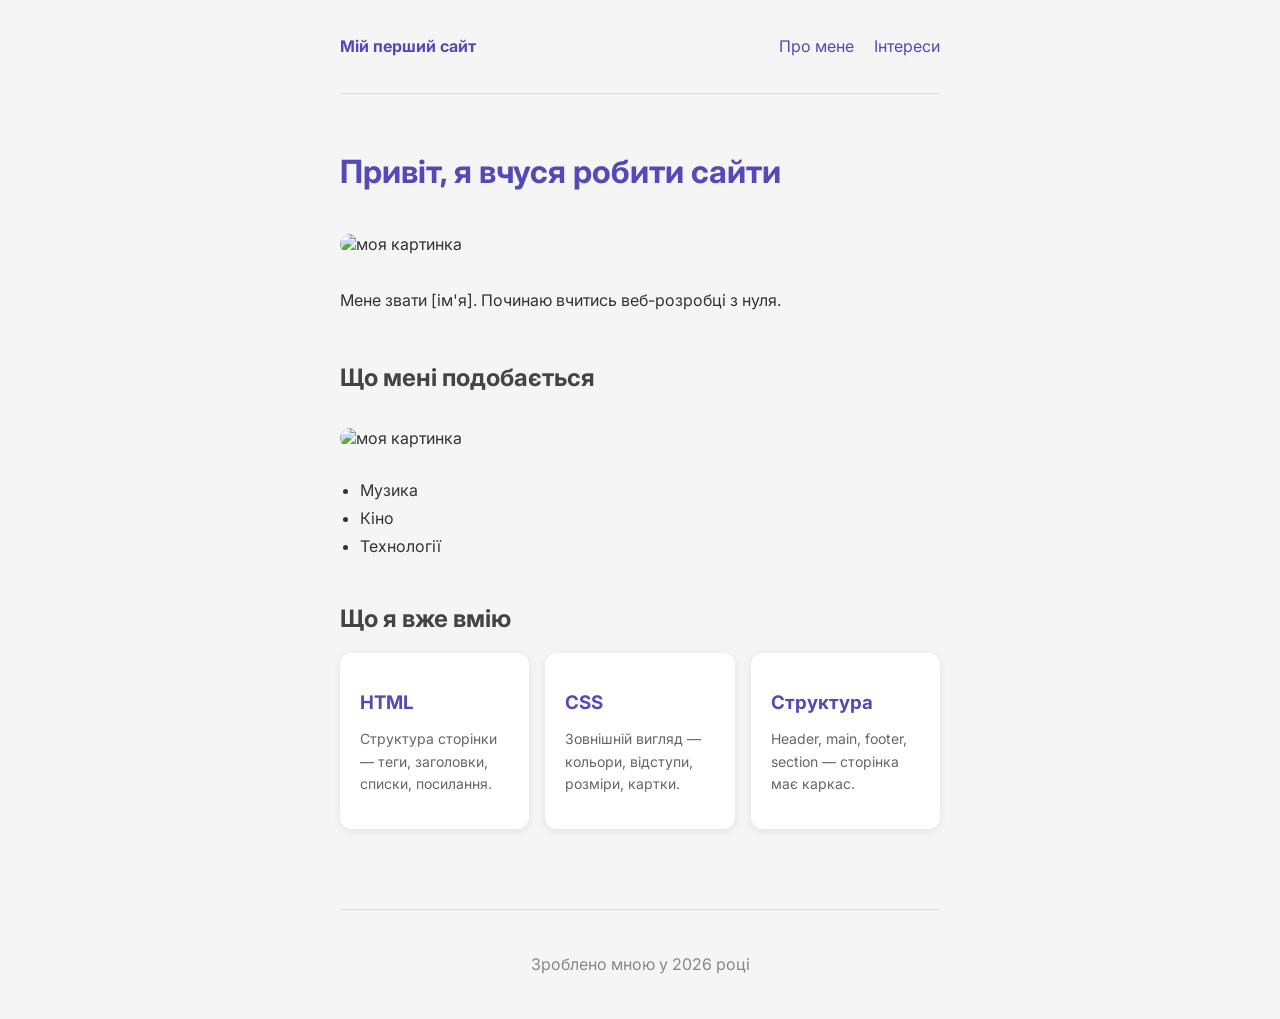
==== index.html @ 9bff5940 "Add files via upload" ====
<!DOCTYPE html>
<html lang="uk">
<head>
  <meta charset="UTF-8">
  <title>Про мене</title>
  <link href="https://fonts.googleapis.com/css2?family=Inter:wght@400;600&display=swap" rel="stylesheet">
  <link rel="stylesheet" href="style.css">
</head>
<body>

  <header>
    <p>Мій перший сайт</p>
    <nav>
      <a href="#про-мене">Про мене</a>
      <a href="#інтереси">Інтереси</a>
    </nav>
  </header>

  <main>

    <section id="про-мене">
      <h1>Привіт, я вчуся робити сайти</h1>
      <img src="https://picsum.photos/600/300" alt="моя картинка">
      <p>Мене звати [ім'я]. Починаю вчитись веб-розробці з нуля.</p>
    </section>

    <section id="інтереси">
      <h2>Що мені подобається</h2>
      <img src="https://picsum.photos/600/300" alt="моя картинка">
      <ul>
        <li>Музика</li>
        <li>Кіно</li>
        <li>Технології</li>
      </ul>
    </section>
    <section id="навички">
  <h2>Що я вже вмію</h2>

  <div class="cards">

    <div class="card">
      <h3>HTML</h3>
      <p>Структура сторінки — теги, заголовки, списки, посилання.</p>
    </div>

    <div class="card">
      <h3>CSS</h3>
      <p>Зовнішній вигляд — кольори, відступи, розміри, картки.</p>
    </div>

    <div class="card">
      <h3>Структура</h3>
      <p>Header, main, footer, section — сторінка має каркас.</p>
    </div>

  </div>
</section>

  </main>

  <footer>
    <p>Зроблено мною у 2026 році</p>
  </footer>

</body>
</html>
---- style.css ----
body {
  font-family: 'Inter', sans-serif;
  max-width: 600px;
  margin: 0 auto;
  color: #333;
  background-color: #f5f5f5;
}

header {
  display: flex;
  justify-content: space-between;
  align-items: center;
  padding: 16px 0;
  border-bottom: 1px solid #ddd;
}

header p {
  font-weight: bold;
  color: #534AB7;
}

nav a {
  margin-left: 16px;
  color: #534AB7;
  text-decoration: none;
}

nav a:hover {
  text-decoration: underline;
}

main {
  padding: 32px 0;
}

section {
  margin-bottom: 48px;
}

h1 {
  color: #534AB7;
  font-size: 32px;
}

h2 {
  color: #444;
}

p {
  font-size: 16px;
  line-height: 1.8;
}

img {
  width: 100%;
  border-radius: 12px;
  margin: 16px 0;
}

ul {
  padding-left: 20px;
}

li {
  margin-bottom: 8px;
  font-size: 16px;
}

footer {
  text-align: center;
  padding: 24px 0;
  border-top: 1px solid #ddd;
  color: #888;
  font-size: 14px;
}
.cards {
  display: flex;
  gap: 16px;
  margin-top: 16px;
}

.card {
  background: #ffffff;
  border-radius: 12px;
  padding: 20px;
  flex: 1;
  box-shadow: 0 2px 8px rgba(0,0,0,0.08);
}

.card h3 {
  color: #534AB7;
  margin-bottom: 8px;
}

.card p {
  font-size: 14px;
  color: #666;
  line-height: 1.6;
}
@media (max-width: 600px) {

  body {
    padding: 0 16px;
  }

  header {
    flex-direction: column;
    align-items: flex-start;
    gap: 12px;
  }

  nav a {
    margin-left: 0;
    margin-right: 16px;
  }

  .cards {
    flex-direction: column;
  }

}
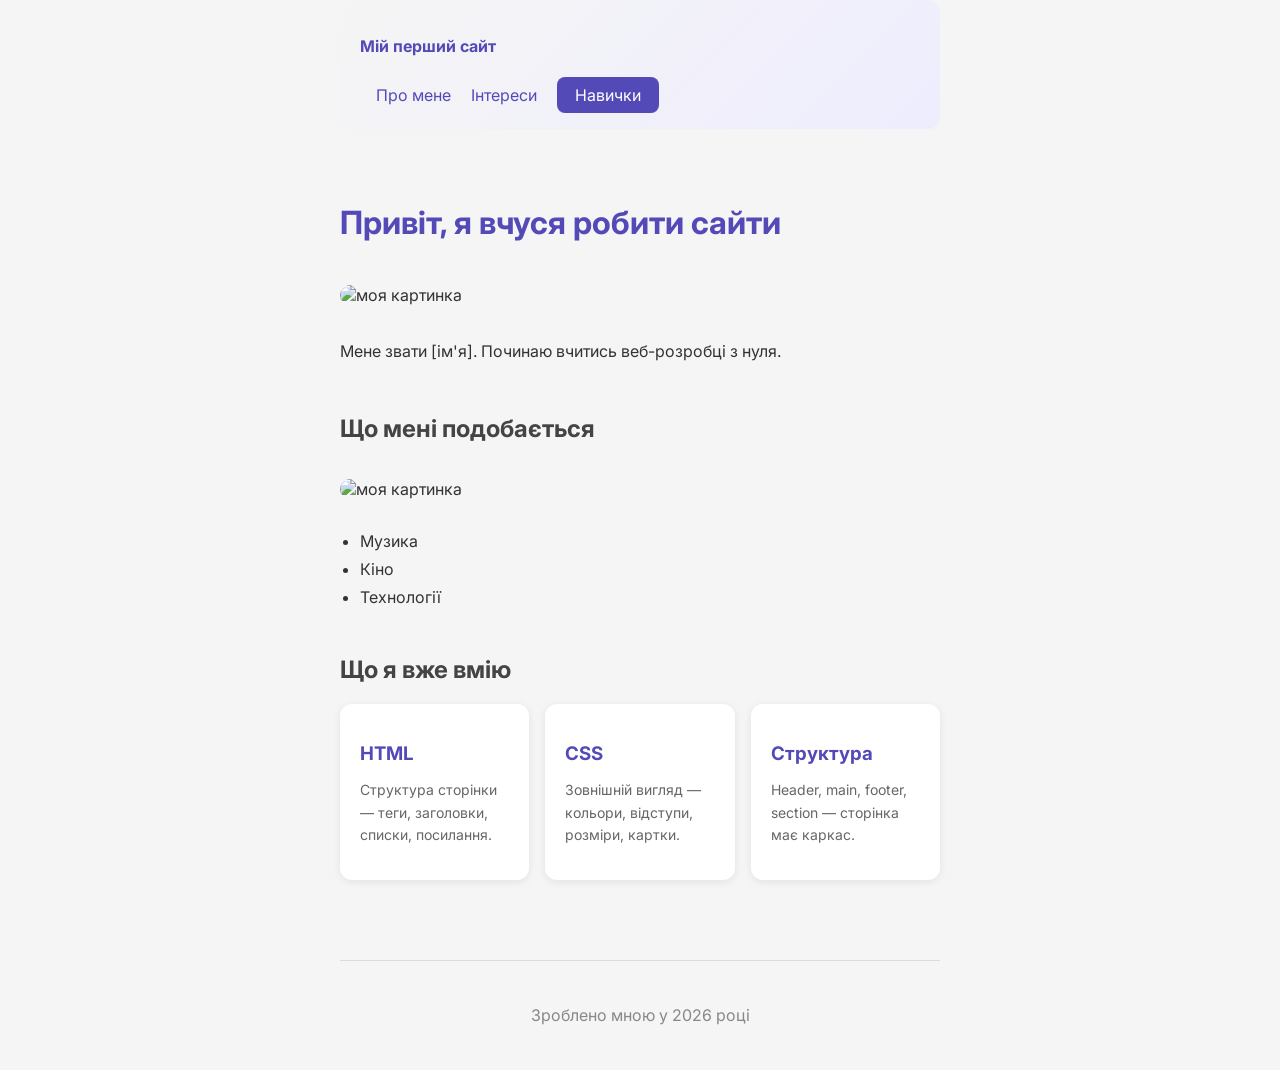
==== commit 73d7bdd4: "Update index.html" ====
--- a/index.html
+++ b/index.html
@@ -13,6 +13,7 @@
     <nav>
       <a href="#про-мене">Про мене</a>
       <a href="#інтереси">Інтереси</a>
+      <a href="#навички" class="btn">Навички</a>
     </nav>
   </header>
 
@@ -63,4 +64,4 @@
   </footer>
 
 </body>
-</html>+</html>
--- a/style.css
+++ b/style.css
@@ -7,11 +7,10 @@
 }
 
 header {
-  display: flex;
-  justify-content: space-between;
-  align-items: center;
-  padding: 16px 0;
-  border-bottom: 1px solid #ddd;
+  background: linear-gradient(135deg, #f5f5f5, #eeedfe);
+  padding: 16px 20px;
+  border-radius: 12px;
+  margin-bottom: 16px;
 }
 
 header p {
@@ -118,4 +117,39 @@
     flex-direction: column;
   }
 
-}+}
+.btn {
+  display: inline-block;
+  padding: 8px 18px;
+  background-color: #534AB7;
+  color: #ffffff !important;
+  border-radius: 8px;
+  text-decoration: none !important;
+
+}
+.btn:hover {
+  background-color: #3c3489;
+}
+.card
+    {
+    transition: transform 0.2s, box-shadow 0.2s;
+    }
+    .card:hover
+    {
+    transform: translateY(-4px);
+    box-shadow: 0 8px 24px rgba(0,0,0,0.12);
+    }
+ 
+    section {
+        animation: fadeIn 0.6s ease;
+    }
+    @keyframes fadeIn {
+        from { 
+            opacity: 0;
+        transform: translateY(16px);
+        }
+        to {
+             opacity: 1;
+            transform: translateY(0);
+            }
+    }
